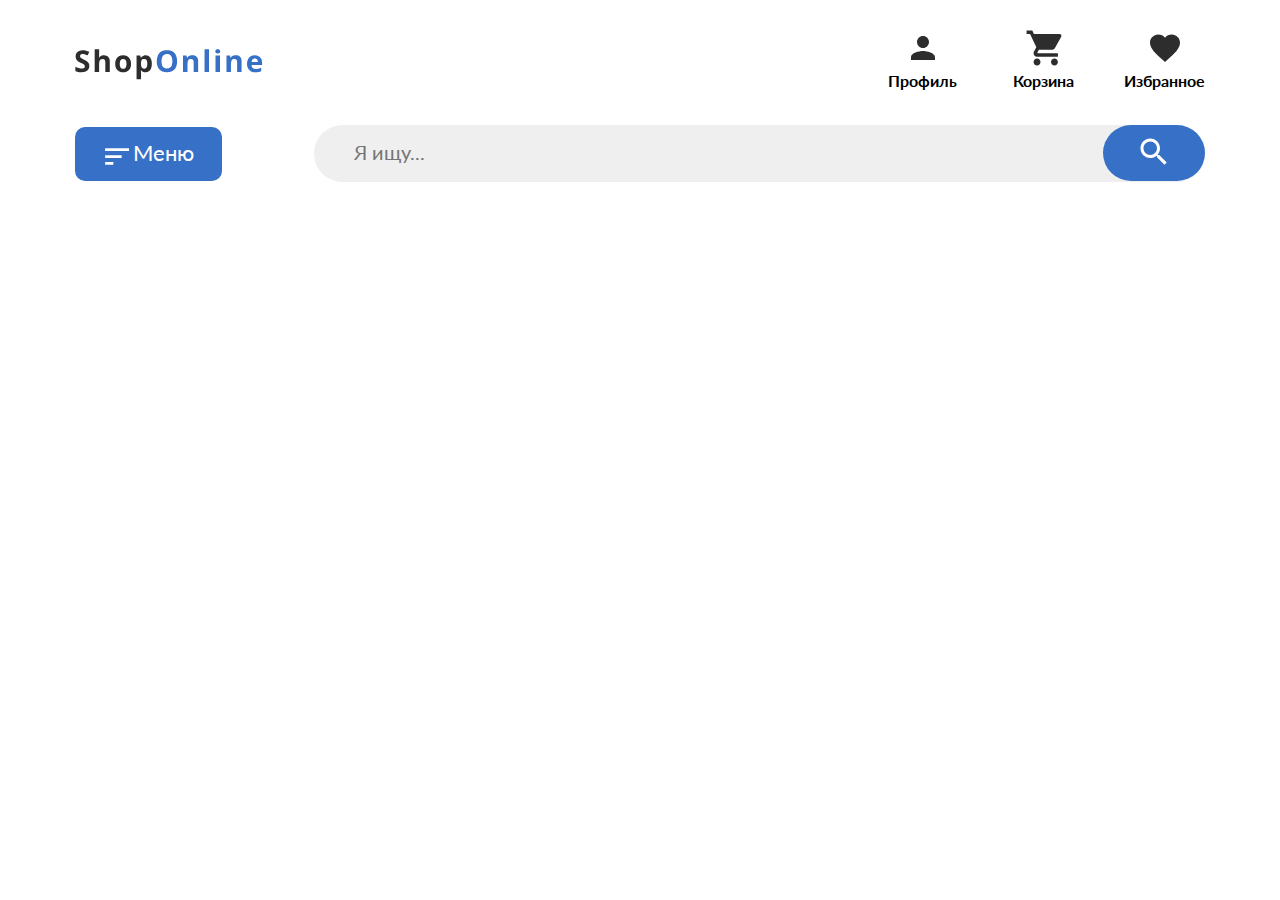
==== index.html @ cfaf9a4b "02" ====
<!DOCTYPE html>
<html lang="ru">

<head>
  <meta charset="UTF-8">
  <meta name="viewport" content="width=device-width, initial-scale=1.0">
  <link rel="preconnect" href="https://fonts.googleapis.com">
  <link rel="preconnect" href="https://fonts.gstatic.com" crossorigin>
  <link href="https://fonts.googleapis.com/css2?family=Lato:wght@400;700&display=swap" rel="stylesheet">
  <link href="css/style.css" rel="stylesheet">
  <title>m3l7</title>
</head>

<body>

  <header class="header">
    <div class="container header-container">
      <a class="header__logo" href="#">
        <img class="header__img" src="./images/logo.svg" alt="">
      </a>

      <button type="button" class="menu">
        <img class="menu__img" src="./images/icon/menu-img.svg" alt="">
        Меню</button>

      <form action="https://jsonplaceholder.typicode.com/posts" method="POST" class="form">
        <input class="input" type="text" name="input" id="input" placeholder="Я ищу...">
        <button type="submit" class="search-button">
          <img class="button__img" src="./images/icon/search.svg" alt="">
        </button>
      </form>

      <ul class="user">

        <li class="user-item user-item__person">
          <a href="#" class="user-link">
            <img class="user-img" src="./images/icon/person.svg" alt="">
            <p class="user__text">
              Профиль
            </p>
          </a>
        </li>
        <li class="user-item user-item__basket">
          <a href="#" class="user-link">
            <img class="user-img" src="./images/icon/basket.svg" alt="">
            <p class="user__text">
              Корзина
            </p>

          </a>
        </li>
        <li class="user-item user-item__favorite">
          <a href="#" class="user-link">
            <img class="user-img" src="./images/icon/favorite.svg" alt="">
            <p class="user__text">
              Избранное
            </p>
          </a>
        </li>
      </ul>
    </div>
  </header>


  <!-- <main>
    <section class="section preview">
      <div class="container">
        <div class="preview__container">
          <h2 class="preview__title">
            -50% на все ноутбуки
          </h2>
          <div class="timer">
            <p class="timer__title">
              До конца акции:
            </p>
            <ul class="timer__list">
              <li class="timer__item">
                <p class="timer__number">3
                  <span class="timer__text">
                    дня
                  </span>
                </p>
              </li>
              <li class="timer__item">
                <p class="timer__number">8
                  <span class="timer__text">
                    часов
                  </span>
                </p>
              </li>
              <li class="timer__item">
                <p class="timer__number">43
                  <span class="timer__text">
                    минуты
                  </span>
                </p>
              </li>
            </ul>
          </div>
        </div>
      </div>
    </section>

    <section class="section goods" aria-label="goods">
      <div class="container goods__container">
        <ul class="goods__list">
          <li class="goods__item"></li>
          <li class="goods__item"></li>
          <li class="goods__item"></li>
          <li class="goods__item"></li>
          <li class="goods__item"></li>
          <li class="goods__item"></li>
          <li class="goods__item"></li>
          <li class="goods__item"></li>
          <li class="goods__item"></li>
          <li class="goods__item"></li>
        </ul>
      </div>
    </section>
  </main> -->
  <script>
    document.addEventListener('click', event => { if (event.target.matches('button')) { event.target.focus() } })
  </script>
</body>

</html>
---- css/style.css ----
/* @import "var.css"; */
@import "global.css";
@import "goods.css";
@import "normalize.css";
@import "header.css";
@import "preview.css";
@import "contact-form.css";

* {
  box-sizing: border-box;
}

html {
  position: relative;
  box-sizing: border-box;
  scroll-behavior: smooth;

}

*,
*::before,
*::after {
  box-sizing: inherit;
}


img,
svg {
  margin: 0;
  padding: 0;
  object-fit: cover;
}

button {
  padding: 0;
  cursor: pointer;
  border: none;
  background-color: transparent;
  transition: background-color, border 0.3s;
}

a {
  text-decoration: none;
  color: inherit;
}

ul {
  list-style: none;
  padding: 0;
  margin: 0;
}

h1,
h2,
h3,
p,
figure,
fieldset {
  margin: 0;
  padding: 0;
  border: none;
}

iframe {
  border: none;
}

/*
Доступно скрываю элементы
*/

.visually-hidden {
  position: fixed;
  transform: scale(0);
}

.article {
  display: flex;
}

input {
  outline: none;
}

.phone {
  text-align: center;
}

.button {
  background-color: #fff;
  padding: 10px;
}

.phohe-mobile {
  display: none;
}

.phone-button-text {
  position: relative;
  font-size: 16px;
  line-height: 18px;
  color: #fff;
}

.phone-button-text:before {
  position: absolute;
  content: "";
  border: none;
  width: 100%;
  height: 1px;
  top: 20px;
  left: 0;
  background-color: rgba(255, 255, 255, 0.5);
}





/*
Пример контейнера

Если контейнер 1180px по макету,
то для max-width прибавляем паддинги 30px*2, 
в итоге 1240px
Чтобы контент не прижимался к краям экрана
*/
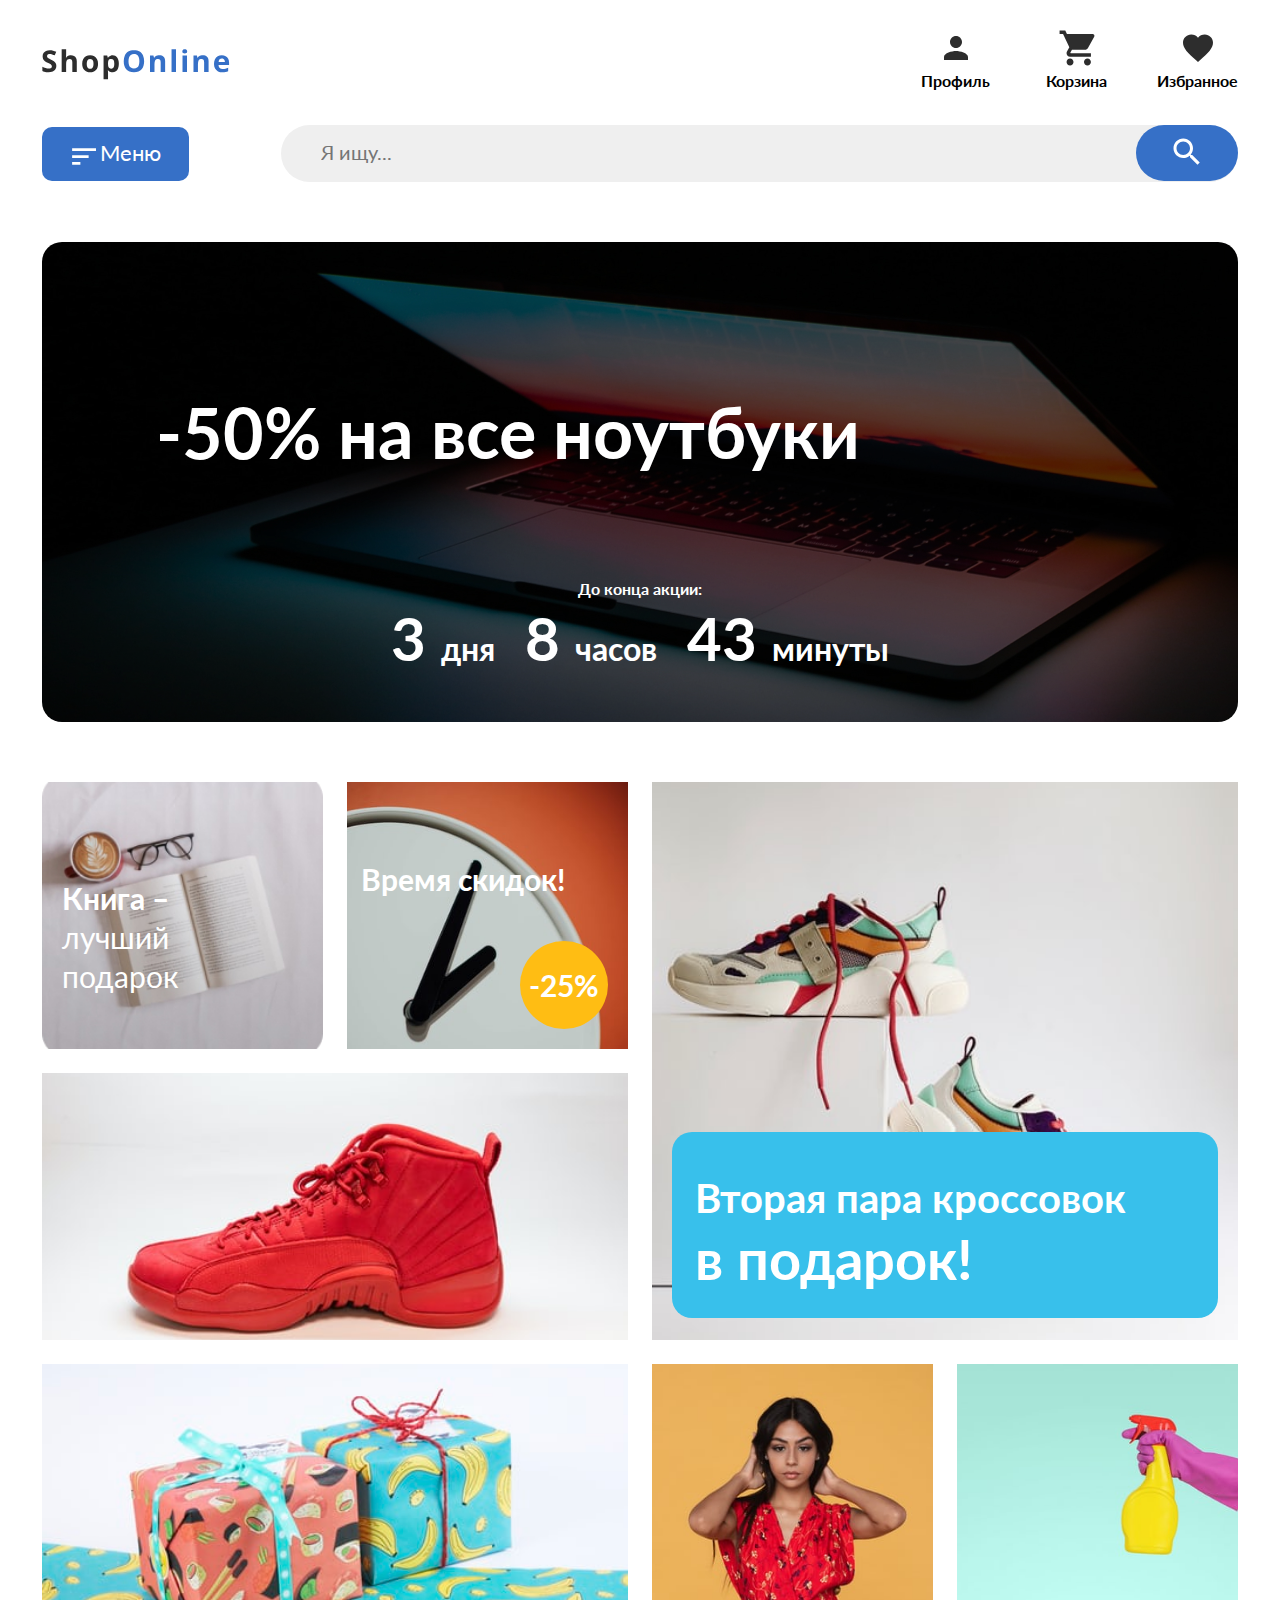
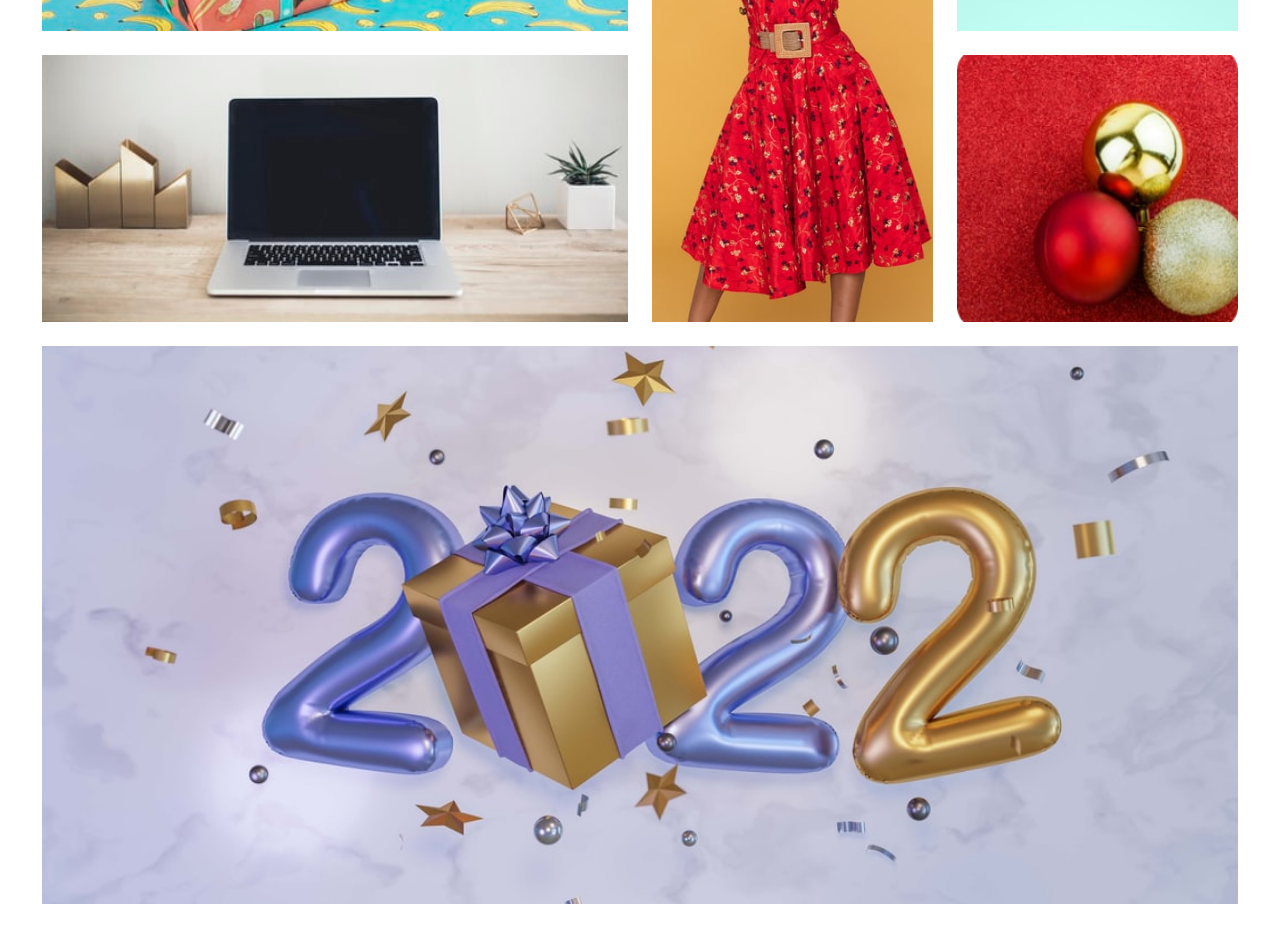
==== commit 56bf9d43: "03" ====
--- a/index.html
+++ b/index.html
@@ -8,7 +8,7 @@
   <link rel="preconnect" href="https://fonts.gstatic.com" crossorigin>
   <link href="https://fonts.googleapis.com/css2?family=Lato:wght@400;700&display=swap" rel="stylesheet">
   <link href="css/style.css" rel="stylesheet">
-  <title>m3l7</title>
+  <title>ShopOnline</title>
 </head>
 
 <body>
@@ -62,12 +62,12 @@
   </header>
 
 
-  <!-- <main>
+  <main>
     <section class="section preview">
       <div class="container">
         <div class="preview__container">
-          <h2 class="preview__title">
-            -50% на все ноутбуки
+          <h2 class="preview__title">-50% на все
+            ноутбуки
           </h2>
           <div class="timer">
             <p class="timer__title">
@@ -104,9 +104,24 @@
     <section class="section goods" aria-label="goods">
       <div class="container goods__container">
         <ul class="goods__list">
-          <li class="goods__item"></li>
-          <li class="goods__item"></li>
-          <li class="goods__item"></li>
+          <li class="goods__item">
+            <p class="goods__title">Книга –
+              <span class="goods__span">лучший
+                подарок</span>
+            </p>
+          </li>
+          <li class="goods__item">
+            <p class="goods__title">Время скидок!
+            </p>
+            <p class="goods__discount">
+              -25%
+            </p>
+          </li>
+          <li class="goods__item">
+            <p class="goods__title"><span class="goods__span">Вторая пара кроссовок</span>
+              в подарок!
+            </p>
+          </li>
           <li class="goods__item"></li>
           <li class="goods__item"></li>
           <li class="goods__item"></li>
@@ -117,7 +132,7 @@
         </ul>
       </div>
     </section>
-  </main> -->
+  </main>
   <script>
     document.addEventListener('click', event => { if (event.target.matches('button')) { event.target.focus() } })
   </script>
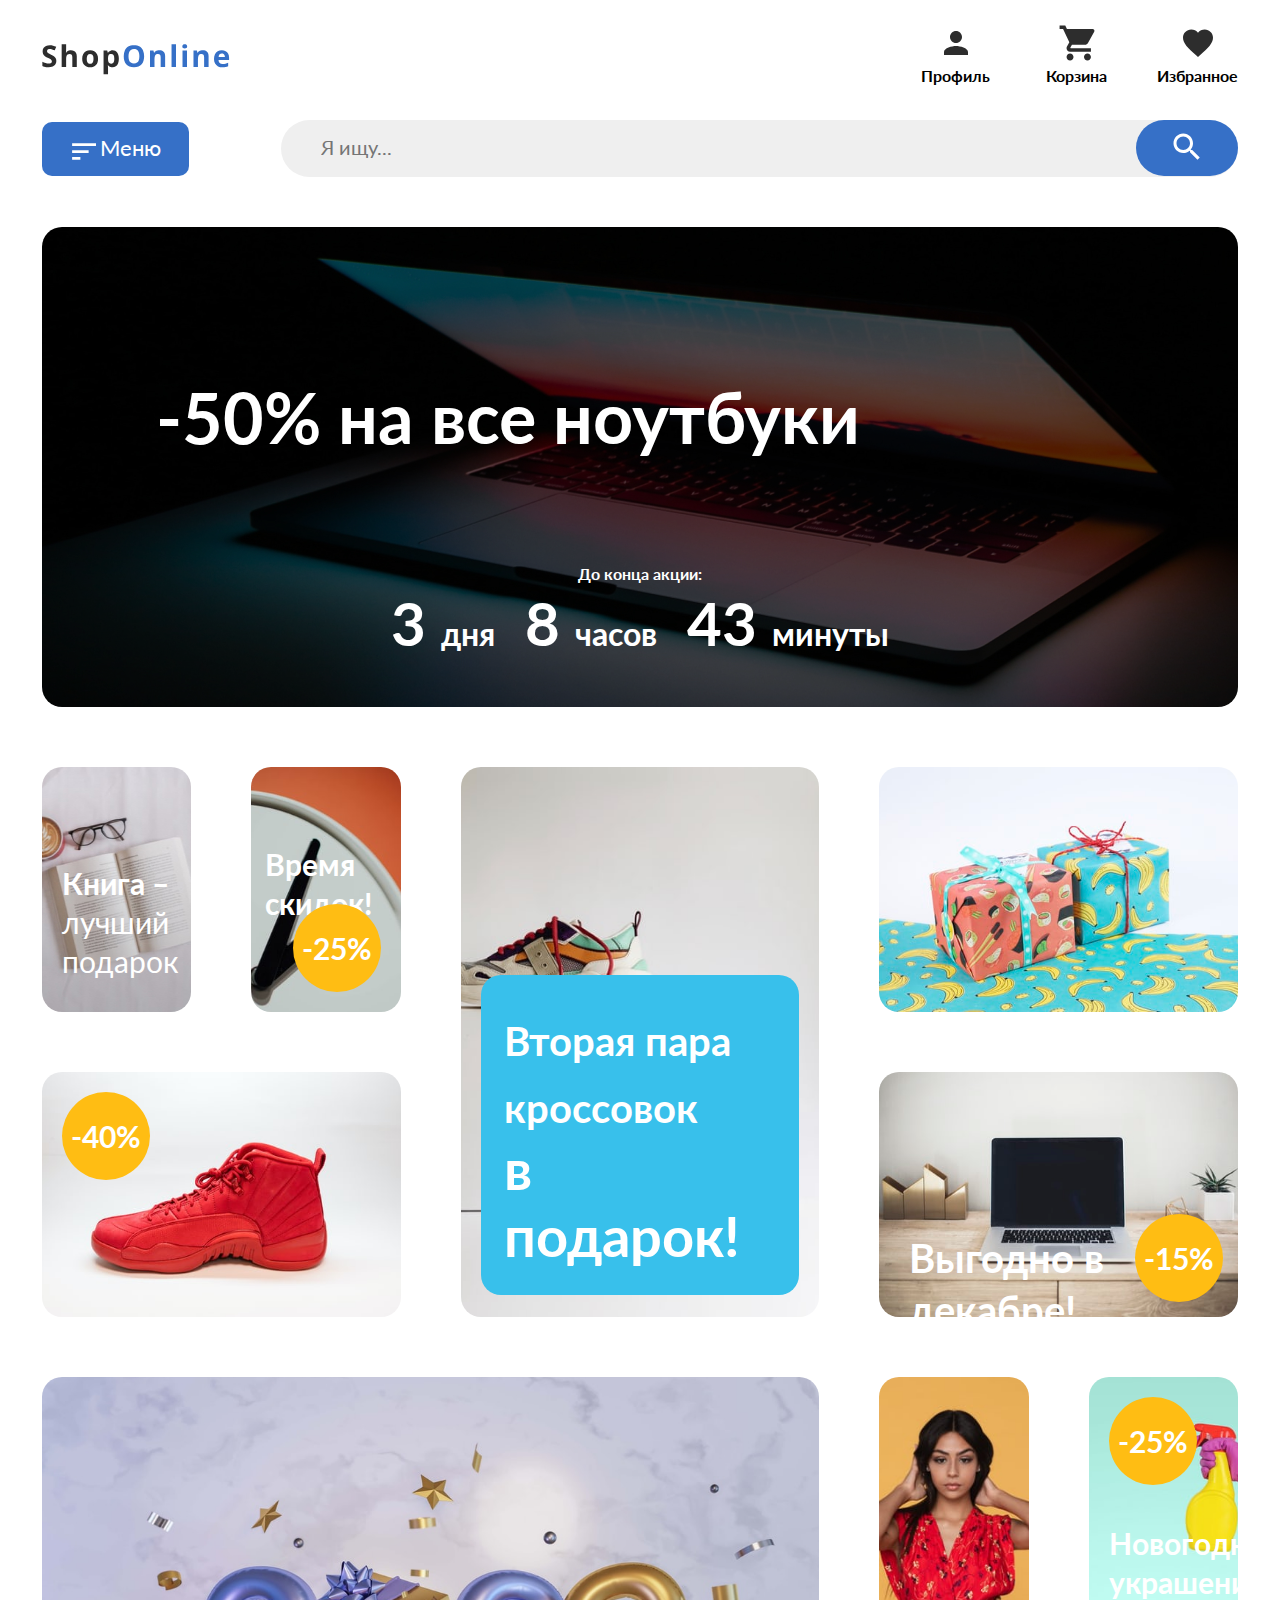
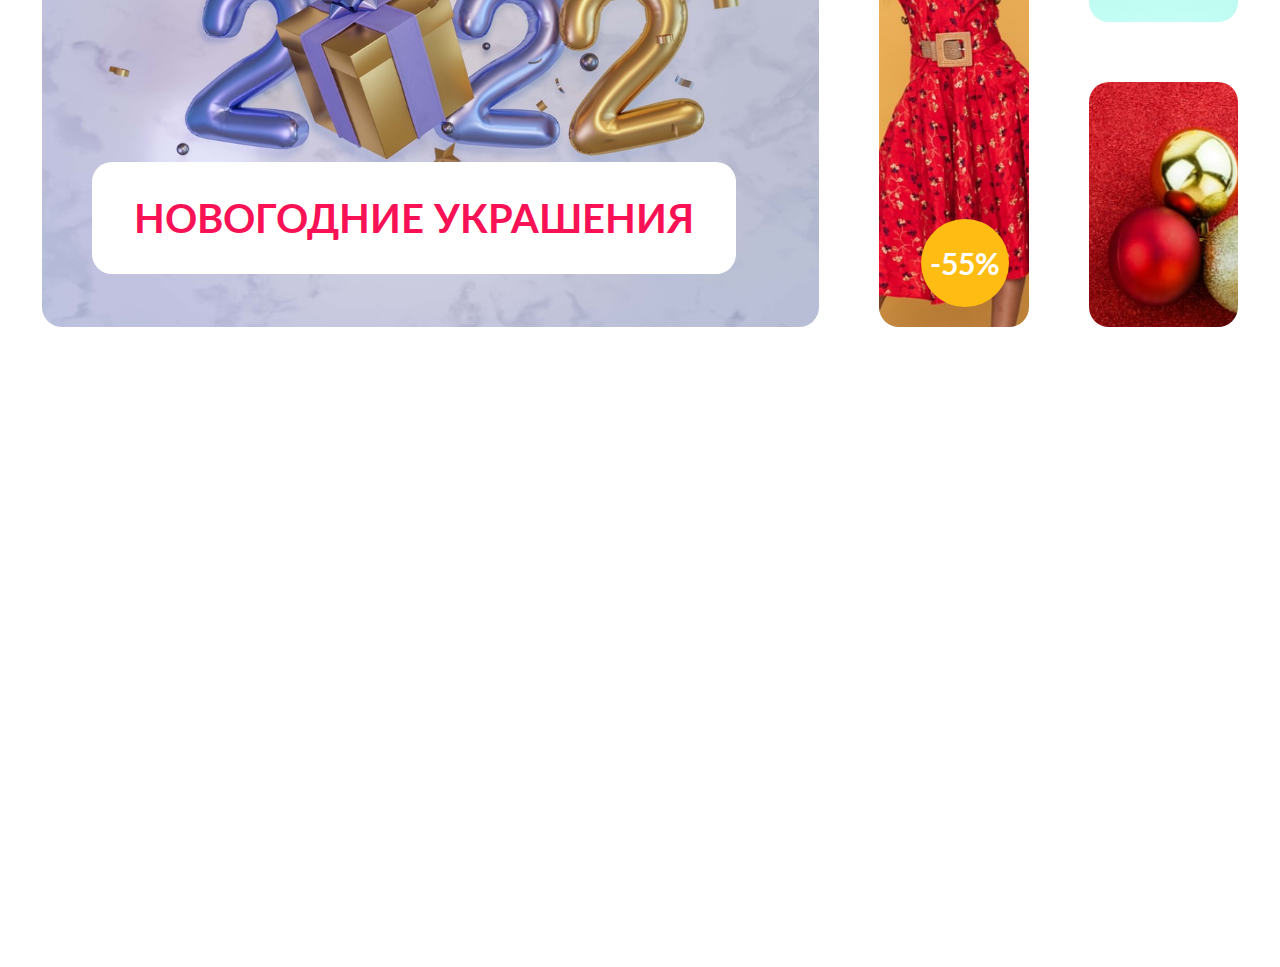
==== commit 4fd16f0d: "05" ====
--- a/index.html
+++ b/index.html
@@ -122,12 +122,36 @@
               в подарок!
             </p>
           </li>
-          <li class="goods__item"></li>
-          <li class="goods__item"></li>
-          <li class="goods__item"></li>
-          <li class="goods__item"></li>
-          <li class="goods__item"></li>
-          <li class="goods__item"></li>
+          <li class="goods__item">
+          </li>
+          <li class="goods__item">
+            <p class="goods__discount">
+              -40%
+            </p>
+          </li>
+          <li class="goods__item">
+            <p class="goods__title">Выгодно в декабре!
+            </p>
+            <p class="goods__discount">
+              -15%
+            </p>
+          </li>
+          <li class="goods__item">
+            <p class="goods__title">Новогодние украшения
+            </p>
+          </li>
+          <li class="goods__item">
+            <p class="goods__discount">
+              -55%
+            </p>
+          </li>
+          <li class="goods__item">
+            <p class="goods__title">Новогодние украшения
+            </p>
+            <p class="goods__discount">
+              -25%
+            </p>
+          </li>
           <li class="goods__item"></li>
         </ul>
       </div>
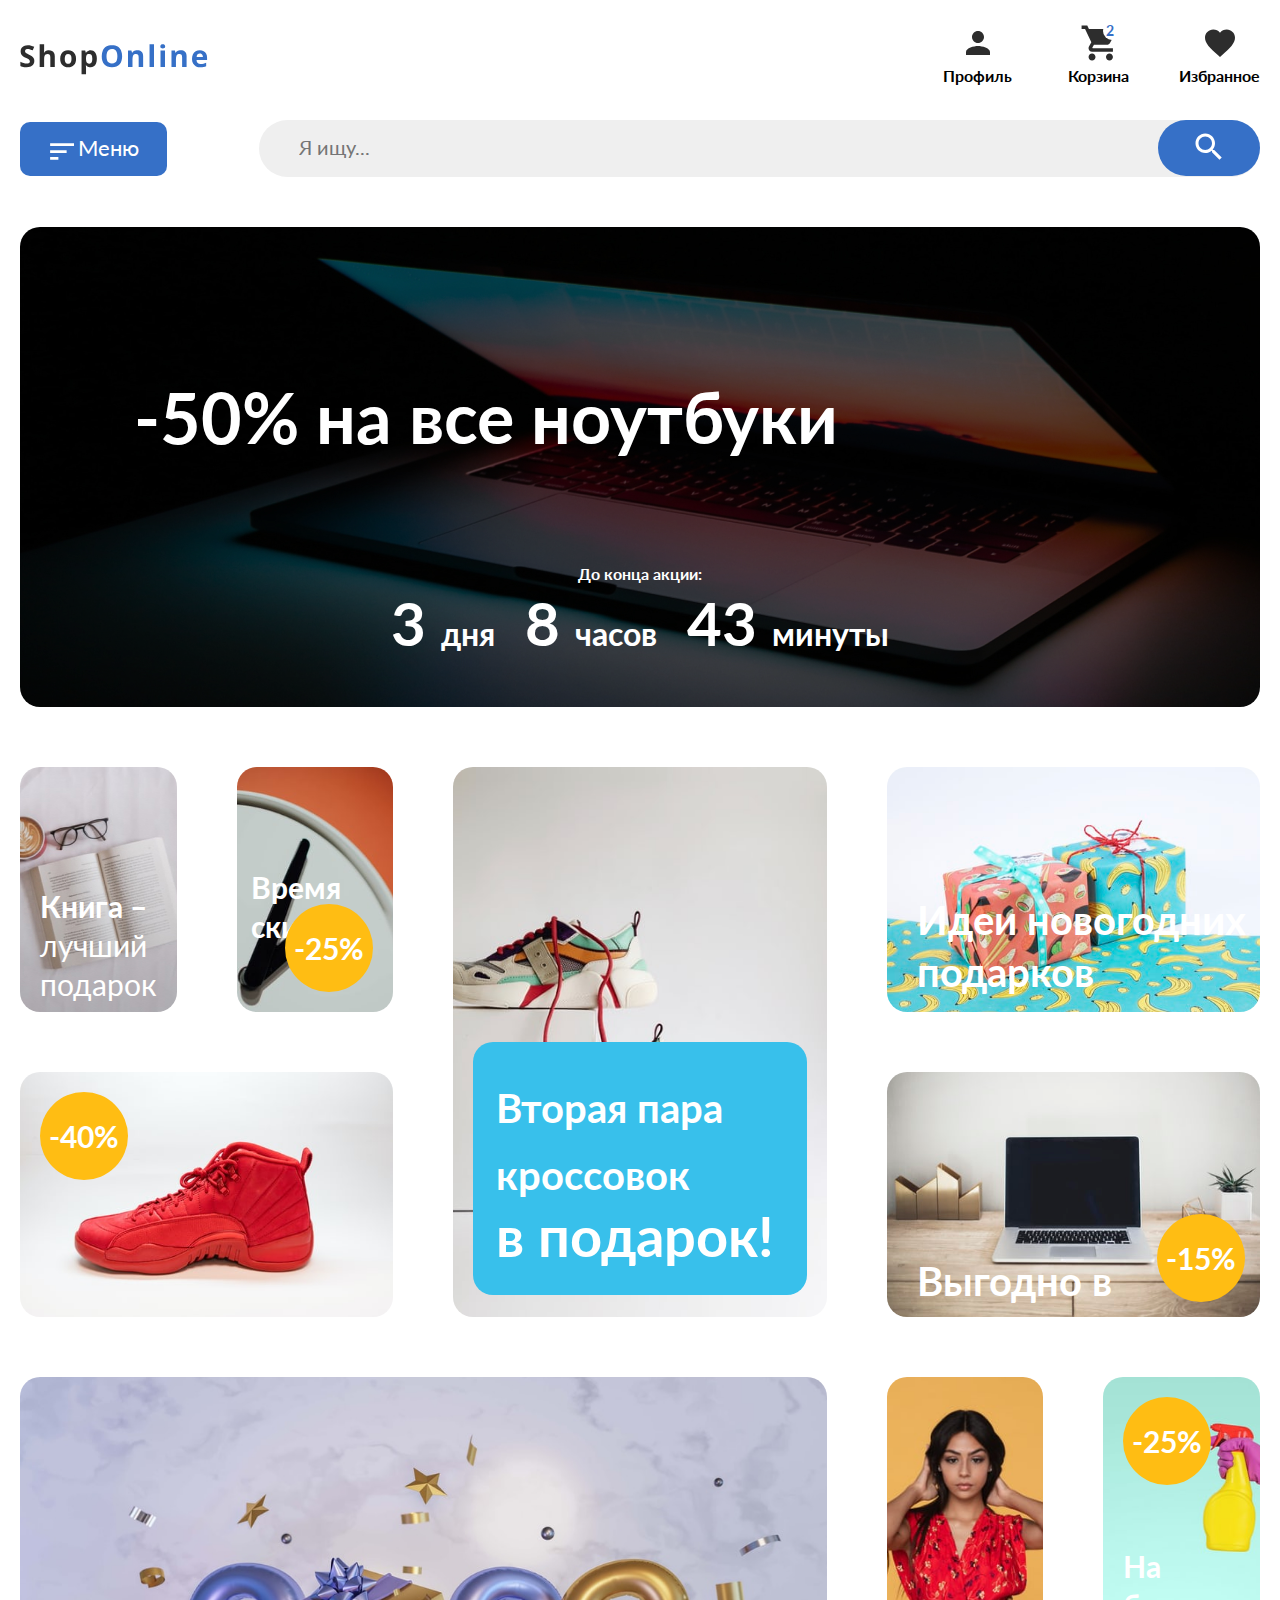
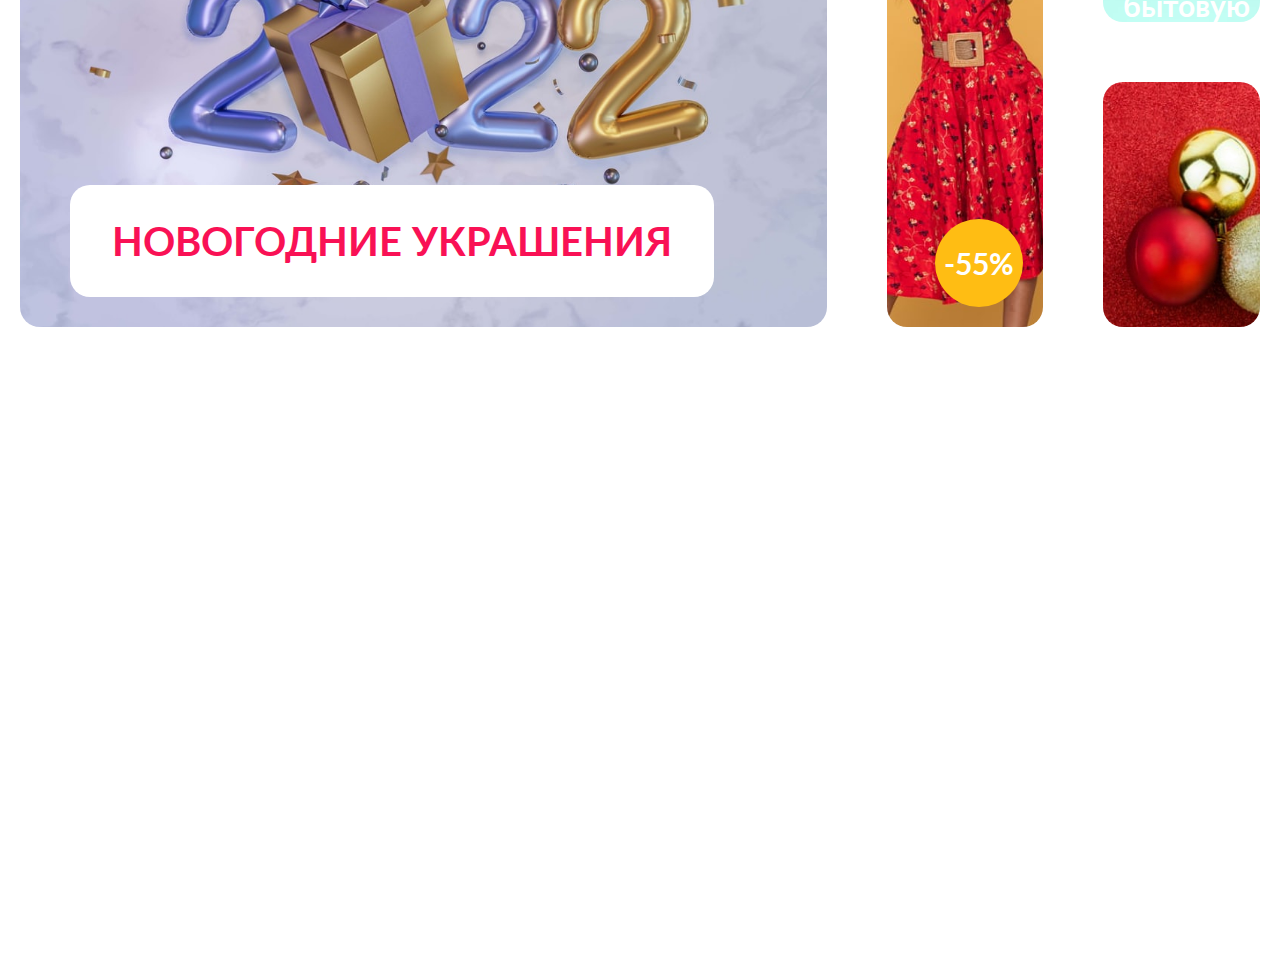
==== commit 10392be5: "griby 5.1" ====
--- a/index.html
+++ b/index.html
@@ -46,7 +46,7 @@
             <p class="user__text">
               Корзина
             </p>
-
+            <div class="user__quantity">2</div>
           </a>
         </li>
         <li class="user-item user-item__favorite">
@@ -106,8 +106,7 @@
         <ul class="goods__list">
           <li class="goods__item">
             <p class="goods__title">Книга –
-              <span class="goods__span">лучший
-                подарок</span>
+              <span class="goods__span">лучший подарок</span>
             </p>
           </li>
           <li class="goods__item">
@@ -123,6 +122,9 @@
             </p>
           </li>
           <li class="goods__item">
+            <p class="goods__title">Идеи новогодних
+              подарков
+            </p>
           </li>
           <li class="goods__item">
             <p class="goods__discount">
@@ -146,7 +148,7 @@
             </p>
           </li>
           <li class="goods__item">
-            <p class="goods__title">Новогодние украшения
+            <p class="goods__title">На бытовую химию
             </p>
             <p class="goods__discount">
               -25%
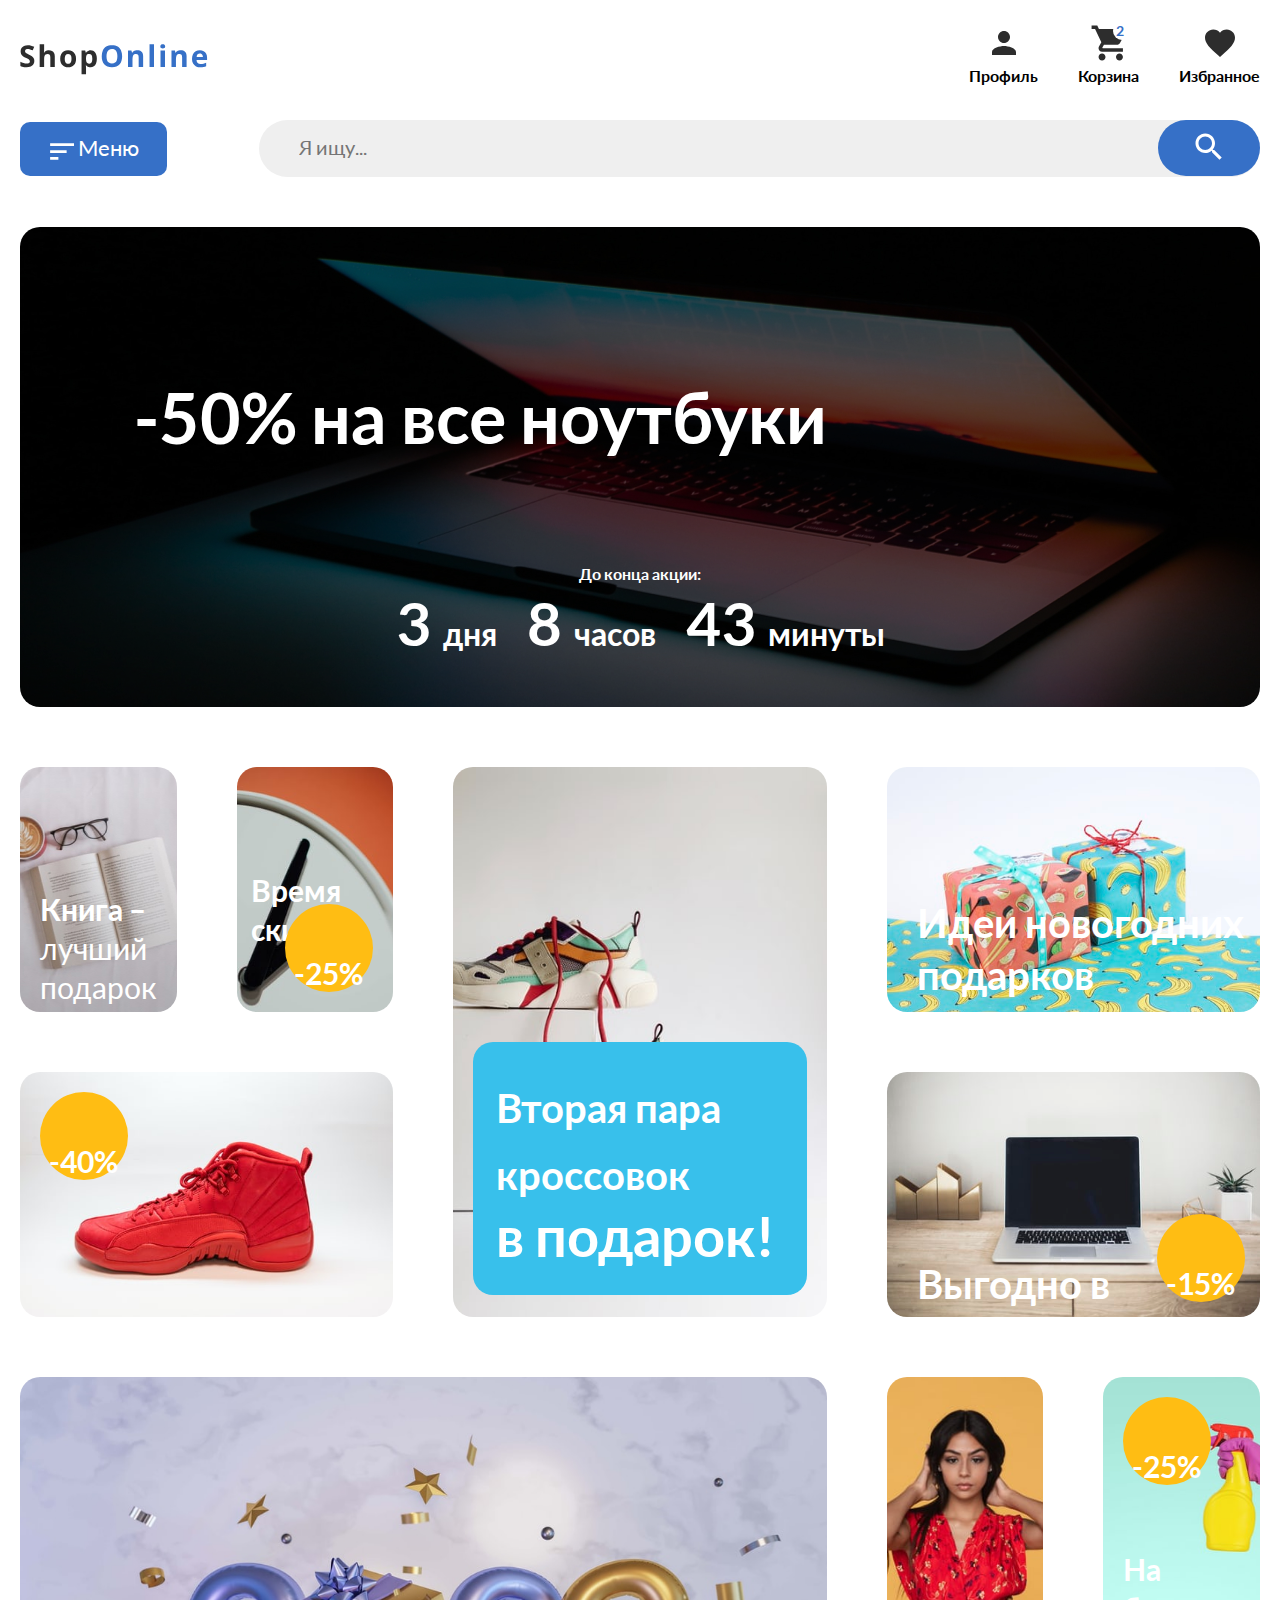
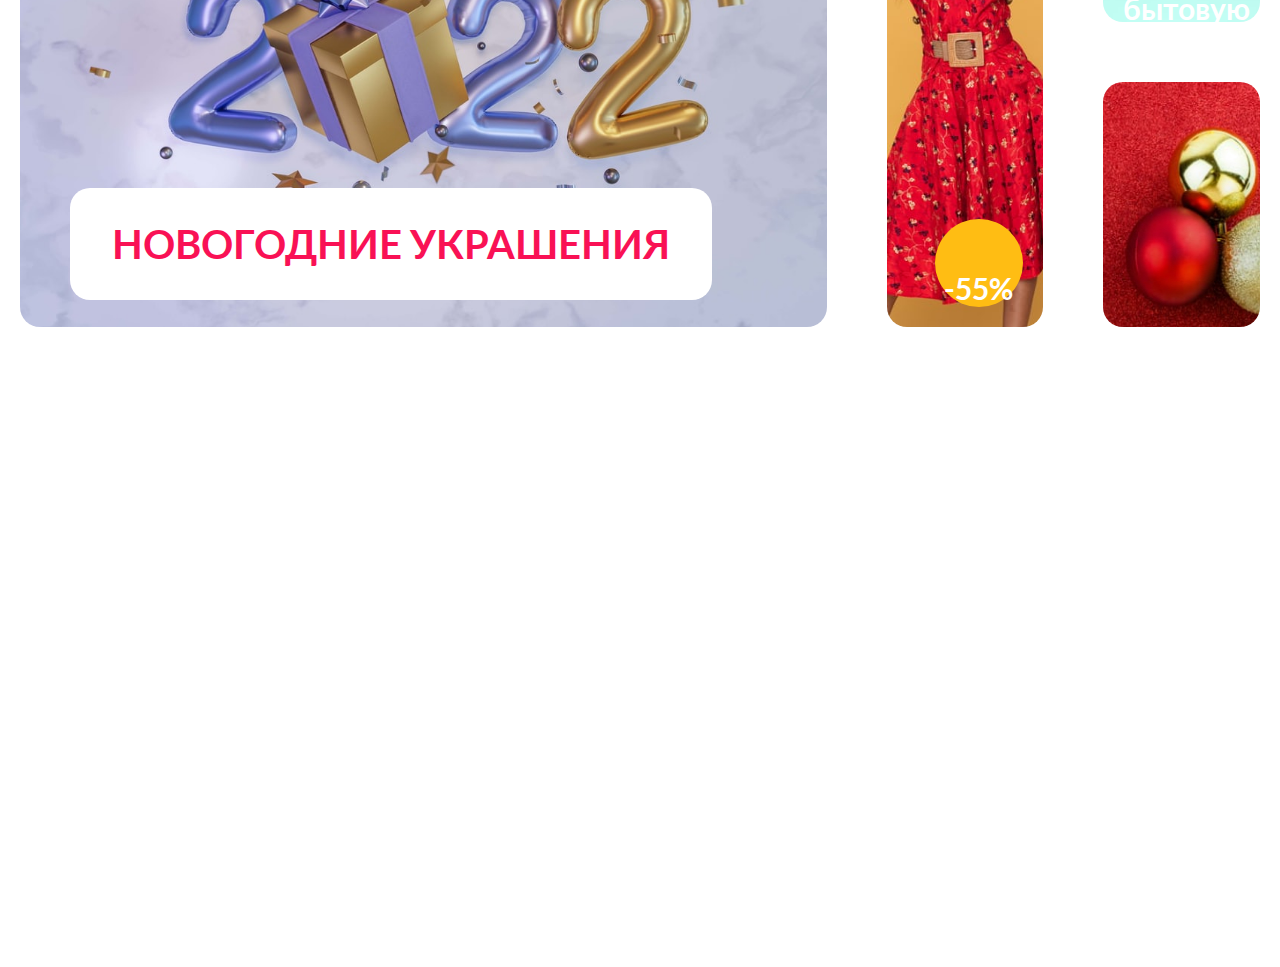
==== commit 16751002: "griby 5.2" ====
--- a/index.html
+++ b/index.html
@@ -104,12 +104,12 @@
     <section class="section goods" aria-label="goods">
       <div class="container goods__container">
         <ul class="goods__list">
-          <li class="goods__item">
+          <li class="goods__item goods__item_theme_book">
             <p class="goods__title">Книга –
               <span class="goods__span">лучший подарок</span>
             </p>
           </li>
-          <li class="goods__item">
+          <li class="goods__item goods__item_theme_time">
             <p class="goods__title">Время скидок!
             </p>
             <p class="goods__discount">
--- a/css/style.css
+++ b/css/style.css
@@ -1,4 +1,5 @@
 /* @import "var.css"; */
+@import "fonts.css";
 @import "global.css";
 @import "goods.css";
 @import "normalize.css";
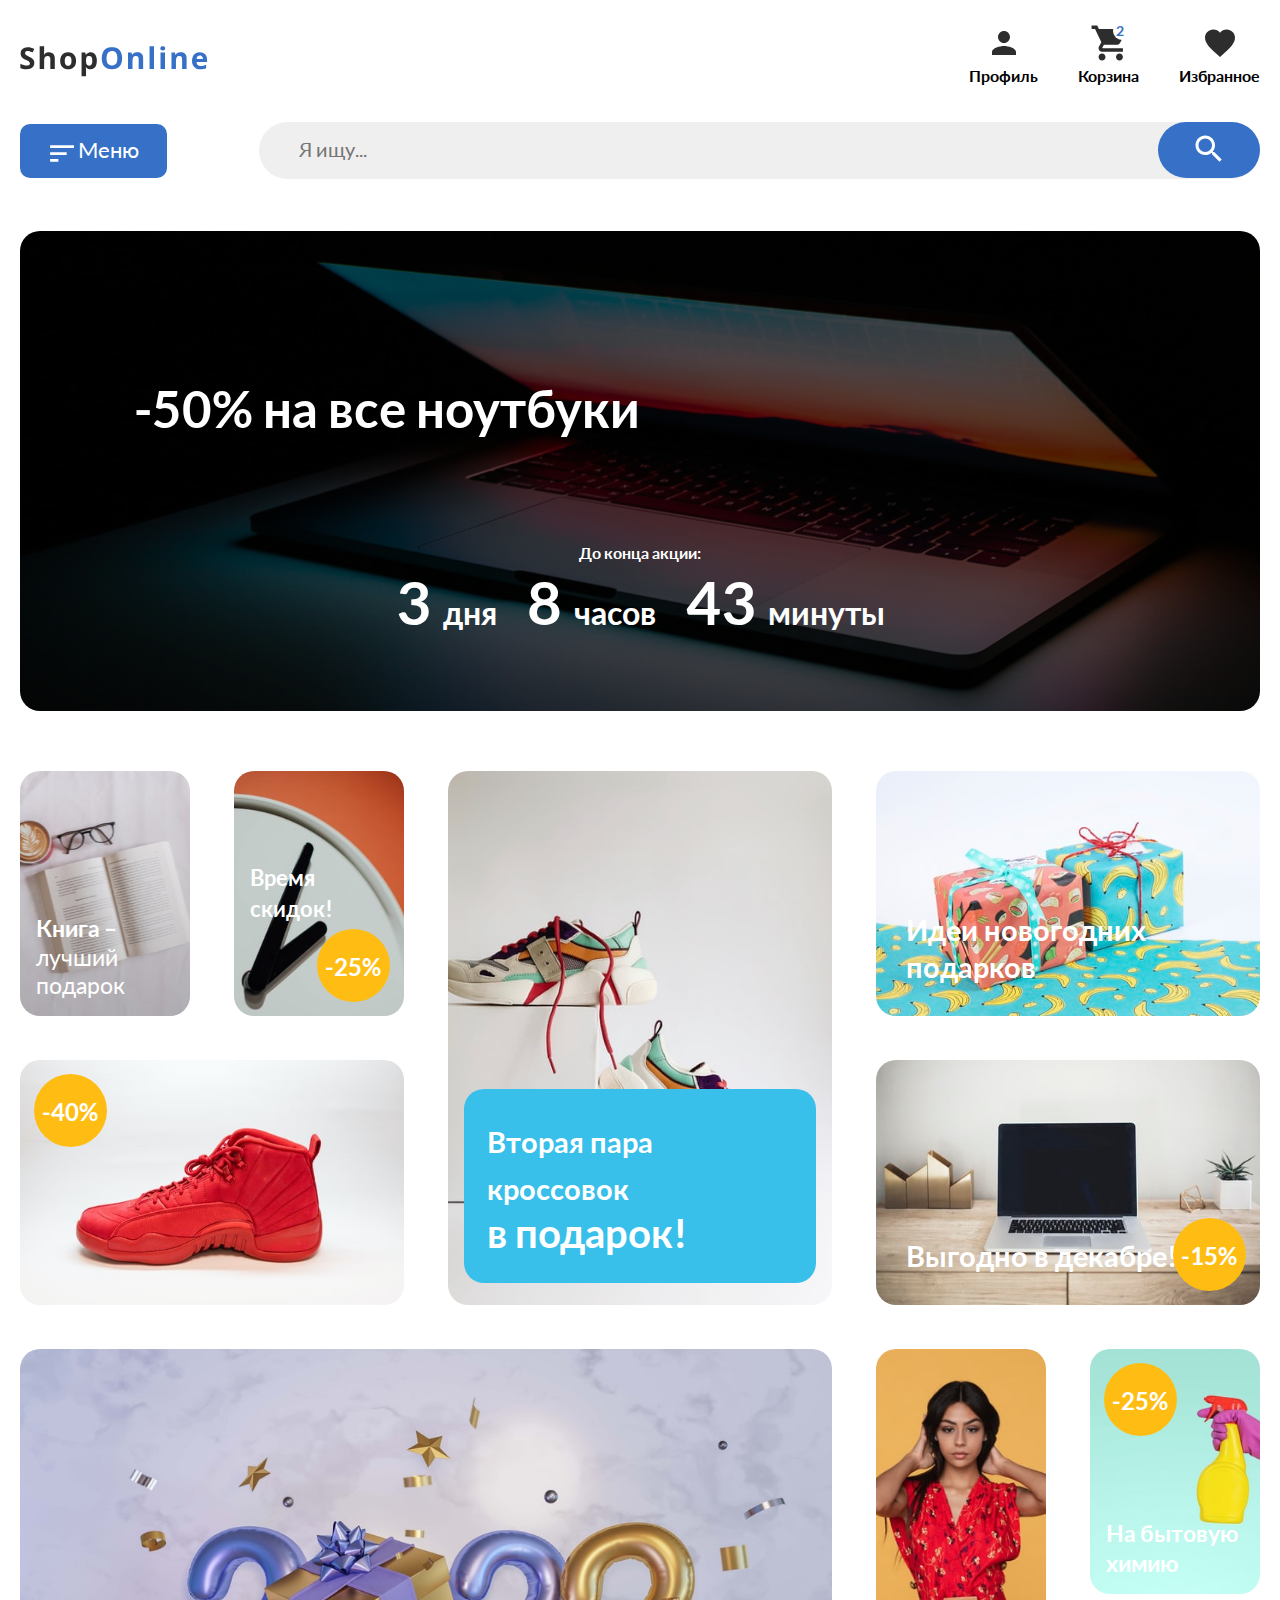
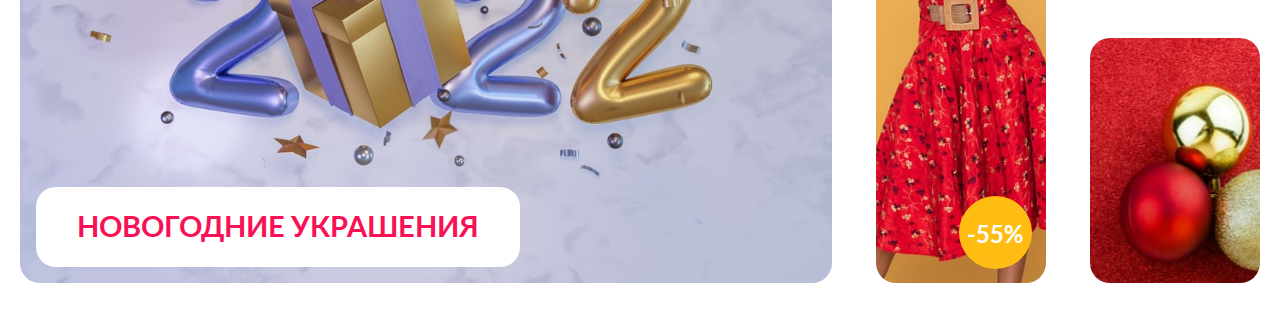
==== commit 8cae6acd: "17.12.23" ====
--- a/index.html
+++ b/index.html
@@ -101,60 +101,60 @@
       </div>
     </section>
 
-    <section class="section goods" aria-label="goods">
-      <div class="container goods__container">
-        <ul class="goods__list">
-          <li class="goods__item goods__item_theme_book">
-            <p class="goods__title">Книга –
-              <span class="goods__span">лучший подарок</span>
+    <section class="section catalog" aria-label="catalog">
+      <div class="container catalog__container">
+        <ul class="catalog__list">
+          <li class="catalog__item catalog__item_card_book">
+            <p class="catalog__title">Книга –
+              <span class="catalog__span">лучший подарок</span>
             </p>
           </li>
-          <li class="goods__item goods__item_theme_time">
-            <p class="goods__title">Время скидок!
+          <li class="catalog__item catalog__item_card_time">
+            <p class="catalog__title">Время скидок!
             </p>
-            <p class="goods__discount">
+            <p class="catalog__discount catalog__discount_position_bottom">
               -25%
             </p>
           </li>
-          <li class="goods__item">
-            <p class="goods__title"><span class="goods__span">Вторая пара кроссовок</span>
+          <li class="catalog__item catalog__item_card_sneakers">
+            <p class="catalog__title"><span class="catalog__span">Вторая пара кроссовок</span>
               в подарок!
             </p>
           </li>
-          <li class="goods__item">
-            <p class="goods__title">Идеи новогодних
+          <li class="catalog__item catalog__item_card_present">
+            <p class="catalog__title">Идеи новогодних
               подарков
             </p>
           </li>
-          <li class="goods__item">
-            <p class="goods__discount">
+          <li class="catalog__item catalog__item_card_boot">
+            <p class="catalog__discount catalog__discount_position_top">
               -40%
             </p>
           </li>
-          <li class="goods__item">
-            <p class="goods__title">Выгодно в декабре!
+          <li class="catalog__item catalog__item_card_monitor">
+            <p class="catalog__title">Выгодно в декабре!
             </p>
-            <p class="goods__discount">
+            <p class="catalog__discount catalog__discount_position_bottom">
               -15%
             </p>
           </li>
-          <li class="goods__item">
-            <p class="goods__title">Новогодние украшения
+          <li class="catalog__item catalog__item_card_year">
+            <p class="catalog__title">Новогодние украшения
             </p>
           </li>
-          <li class="goods__item">
-            <p class="goods__discount">
+          <li class="catalog__item catalog__item_card_woman">
+            <p class="catalog__discount catalog__discount_position_bottom">
               -55%
             </p>
           </li>
-          <li class="goods__item">
-            <p class="goods__title">На бытовую химию
+          <li class="catalog__item catalog__item_card_chemistry">
+            <p class="catalog__title">На бытовую химию
             </p>
-            <p class="goods__discount">
+            <p class="catalog__discount catalog__discount_position_top">
               -25%
             </p>
           </li>
-          <li class="goods__item"></li>
+          <li class="catalog__item catalog__item_card_decorations"></li>
         </ul>
       </div>
     </section>
--- a/css/style.css
+++ b/css/style.css
@@ -1,10 +1,10 @@
 /* @import "var.css"; */
 @import "fonts.css";
+@import "normalize.css";
 @import "global.css";
-@import "goods.css";
-@import "normalize.css";
 @import "header.css";
 @import "preview.css";
+@import "catalog.css";
 @import "contact-form.css";
 
 * {
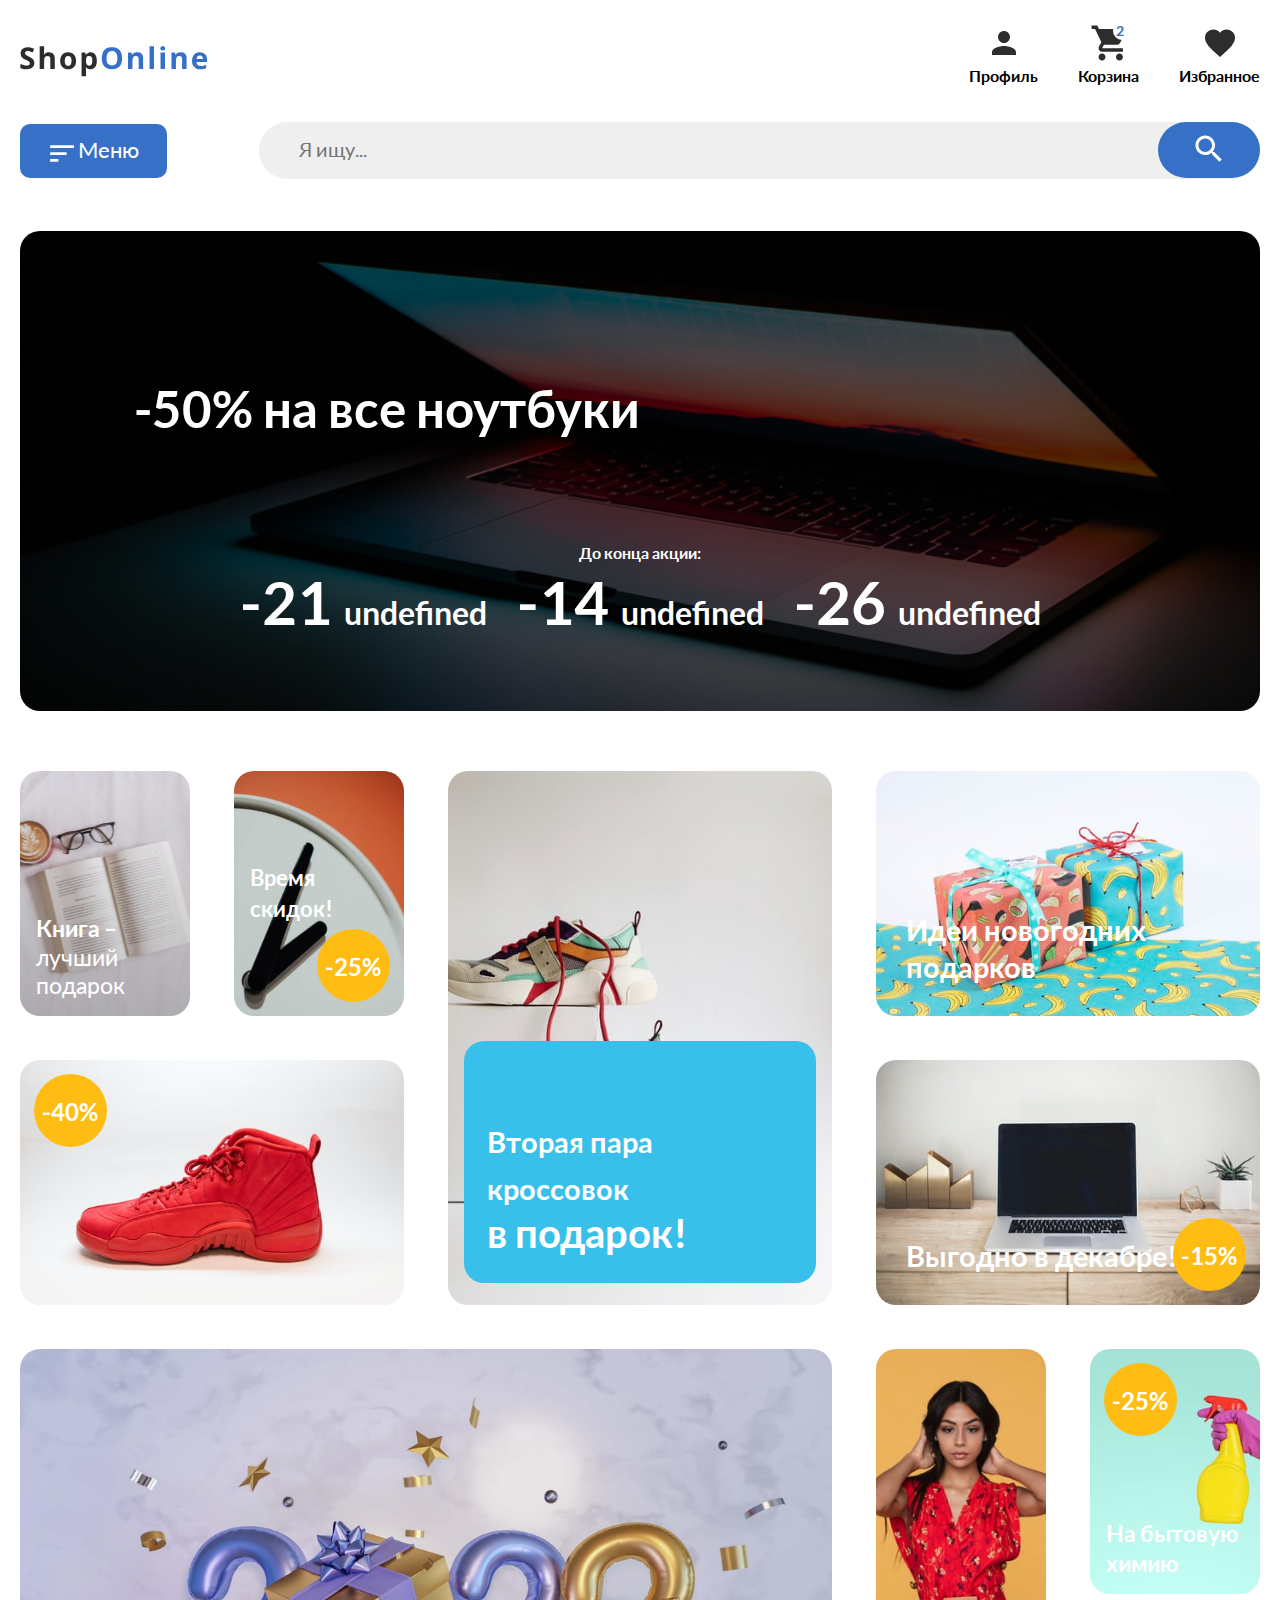
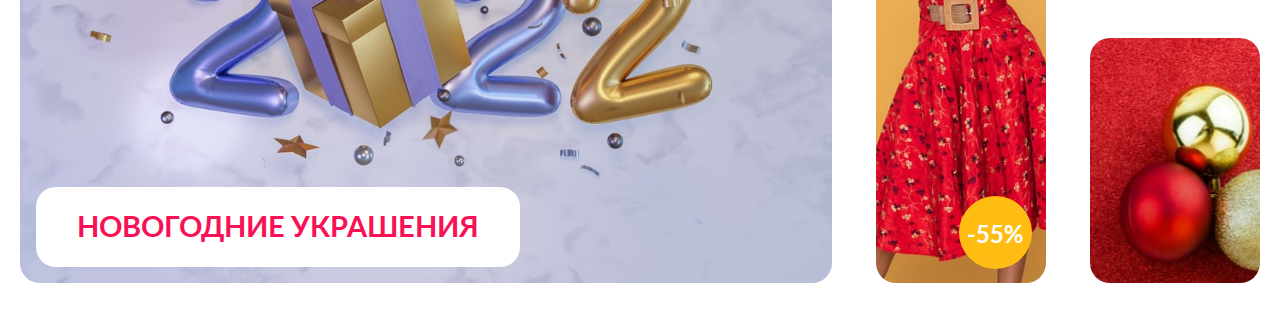
==== commit 4b179e0f: "count" ====
--- a/index.html
+++ b/index.html
@@ -1,75 +1,77 @@
 <!DOCTYPE html>
 <html lang="ru">
+  <head>
+    <meta charset="UTF-8" />
+    <meta name="viewport" content="width=device-width, initial-scale=1.0" />
+    <link rel="preconnect" href="https://fonts.googleapis.com" />
+    <link rel="preconnect" href="https://fonts.gstatic.com" crossorigin />
+    <link
+      href="https://fonts.googleapis.com/css2?family=Lato:wght@400;700&display=swap"
+      rel="stylesheet"
+    />
+    <link href="css/style.css" rel="stylesheet" />
+    <title>ShopOnline</title>
+  </head>
 
-<head>
-  <meta charset="UTF-8">
-  <meta name="viewport" content="width=device-width, initial-scale=1.0">
-  <link rel="preconnect" href="https://fonts.googleapis.com">
-  <link rel="preconnect" href="https://fonts.gstatic.com" crossorigin>
-  <link href="https://fonts.googleapis.com/css2?family=Lato:wght@400;700&display=swap" rel="stylesheet">
-  <link href="css/style.css" rel="stylesheet">
-  <title>ShopOnline</title>
-</head>
+  <body>
+    <header class="header">
+      <div class="container header-container">
+        <a class="header__logo" href="#">
+          <img class="header__img" src="./images/logo.svg" alt="" />
+        </a>
 
-<body>
+        <button type="button" class="menu">
+          <img class="menu__img" src="./images/icon/menu-img.svg" alt="" />
+          Меню
+        </button>
 
-  <header class="header">
-    <div class="container header-container">
-      <a class="header__logo" href="#">
-        <img class="header__img" src="./images/logo.svg" alt="">
-      </a>
+        <form
+          action="https://jsonplaceholder.typicode.com/posts"
+          method="POST"
+          class="form"
+        >
+          <input
+            class="input"
+            type="text"
+            name="input"
+            id="input"
+            placeholder="Я ищу..."
+          />
+          <button type="submit" class="search-button">
+            <img class="button__img" src="./images/icon/search.svg" alt="" />
+          </button>
+        </form>
 
-      <button type="button" class="menu">
-        <img class="menu__img" src="./images/icon/menu-img.svg" alt="">
-        Меню</button>
+        <ul class="user">
+          <li class="user-item user-item__person">
+            <a href="#" class="user-link">
+              <img class="user-img" src="./images/icon/person.svg" alt="" />
+              <p class="user__text">Профиль</p>
+            </a>
+          </li>
+          <li class="user-item user-item__basket">
+            <a href="#" class="user-link">
+              <img class="user-img" src="./images/icon/basket.svg" alt="" />
+              <p class="user__text">Корзина</p>
+              <div class="user__quantity">2</div>
+            </a>
+          </li>
+          <li class="user-item user-item__favorite">
+            <a href="#" class="user-link">
+              <img class="user-img" src="./images/icon/favorite.svg" alt="" />
+              <p class="user__text">Избранное</p>
+            </a>
+          </li>
+        </ul>
+      </div>
+    </header>
 
-      <form action="https://jsonplaceholder.typicode.com/posts" method="POST" class="form">
-        <input class="input" type="text" name="input" id="input" placeholder="Я ищу...">
-        <button type="submit" class="search-button">
-          <img class="button__img" src="./images/icon/search.svg" alt="">
-        </button>
-      </form>
-
-      <ul class="user">
-
-        <li class="user-item user-item__person">
-          <a href="#" class="user-link">
-            <img class="user-img" src="./images/icon/person.svg" alt="">
-            <p class="user__text">
-              Профиль
-            </p>
-          </a>
-        </li>
-        <li class="user-item user-item__basket">
-          <a href="#" class="user-link">
-            <img class="user-img" src="./images/icon/basket.svg" alt="">
-            <p class="user__text">
-              Корзина
-            </p>
-            <div class="user__quantity">2</div>
-          </a>
-        </li>
-        <li class="user-item user-item__favorite">
-          <a href="#" class="user-link">
-            <img class="user-img" src="./images/icon/favorite.svg" alt="">
-            <p class="user__text">
-              Избранное
-            </p>
-          </a>
-        </li>
-      </ul>
-    </div>
-  </header>
-
-
-  <main>
-    <section class="section preview">
-      <div class="container">
-        <div class="preview__container">
-          <h2 class="preview__title">-50% на все
-            ноутбуки
-          </h2>
-          <div class="timer">
+    <main>
+      <section class="section preview">
+        <div class="container">
+          <div class="preview__container">
+            <h2 class="preview__title">-50% на все ноутбуки</h2>
+            <!-- <div class="timer">
             <p class="timer__title">
               До конца акции:
             </p>
@@ -96,72 +98,65 @@
                 </p>
               </li>
             </ul>
+          </div> -->
           </div>
         </div>
-      </div>
-    </section>
+      </section>
 
-    <section class="section catalog" aria-label="catalog">
-      <div class="container catalog__container">
-        <ul class="catalog__list">
-          <li class="catalog__item catalog__item_card_book">
-            <p class="catalog__title">Книга –
-              <span class="catalog__span">лучший подарок</span>
-            </p>
-          </li>
-          <li class="catalog__item catalog__item_card_time">
-            <p class="catalog__title">Время скидок!
-            </p>
-            <p class="catalog__discount catalog__discount_position_bottom">
-              -25%
-            </p>
-          </li>
-          <li class="catalog__item catalog__item_card_sneakers">
-            <p class="catalog__title"><span class="catalog__span">Вторая пара кроссовок</span>
-              в подарок!
-            </p>
-          </li>
-          <li class="catalog__item catalog__item_card_present">
-            <p class="catalog__title">Идеи новогодних
-              подарков
-            </p>
-          </li>
-          <li class="catalog__item catalog__item_card_boot">
-            <p class="catalog__discount catalog__discount_position_top">
-              -40%
-            </p>
-          </li>
-          <li class="catalog__item catalog__item_card_monitor">
-            <p class="catalog__title">Выгодно в декабре!
-            </p>
-            <p class="catalog__discount catalog__discount_position_bottom">
-              -15%
-            </p>
-          </li>
-          <li class="catalog__item catalog__item_card_year">
-            <p class="catalog__title">Новогодние украшения
-            </p>
-          </li>
-          <li class="catalog__item catalog__item_card_woman">
-            <p class="catalog__discount catalog__discount_position_bottom">
-              -55%
-            </p>
-          </li>
-          <li class="catalog__item catalog__item_card_chemistry">
-            <p class="catalog__title">На бытовую химию
-            </p>
-            <p class="catalog__discount catalog__discount_position_top">
-              -25%
-            </p>
-          </li>
-          <li class="catalog__item catalog__item_card_decorations"></li>
-        </ul>
-      </div>
-    </section>
-  </main>
-  <script>
-    document.addEventListener('click', event => { if (event.target.matches('button')) { event.target.focus() } })
-  </script>
-</body>
-
-</html>+      <section class="section catalog" aria-label="catalog">
+        <div class="container catalog__container">
+          <ul class="catalog__list">
+            <li class="catalog__item catalog__item_card_book">
+              <p class="catalog__title">
+                Книга –
+                <span class="catalog__span">лучший подарок</span>
+              </p>
+            </li>
+            <li class="catalog__item catalog__item_card_time">
+              <p class="catalog__title">Время скидок!</p>
+              <p class="catalog__discount catalog__discount_position_bottom">
+                -25%
+              </p>
+            </li>
+            <li class="catalog__item catalog__item_card_sneakers">
+              <p class="catalog__title">
+                <span class="catalog__span">Вторая пара кроссовок</span>
+                в подарок!
+              </p>
+            </li>
+            <li class="catalog__item catalog__item_card_present">
+              <p class="catalog__title">Идеи новогодних подарков</p>
+            </li>
+            <li class="catalog__item catalog__item_card_boot">
+              <p class="catalog__discount catalog__discount_position_top">
+                -40%
+              </p>
+            </li>
+            <li class="catalog__item catalog__item_card_monitor">
+              <p class="catalog__title">Выгодно в декабре!</p>
+              <p class="catalog__discount catalog__discount_position_bottom">
+                -15%
+              </p>
+            </li>
+            <li class="catalog__item catalog__item_card_year">
+              <p class="catalog__title">Новогодние украшения</p>
+            </li>
+            <li class="catalog__item catalog__item_card_woman">
+              <p class="catalog__discount catalog__discount_position_bottom">
+                -55%
+              </p>
+            </li>
+            <li class="catalog__item catalog__item_card_chemistry">
+              <p class="catalog__title">На бытовую химию</p>
+              <p class="catalog__discount catalog__discount_position_top">
+                -25%
+              </p>
+            </li>
+            <li class="catalog__item catalog__item_card_decorations"></li>
+          </ul>
+        </div>
+      </section>
+    </main>
+    <script src="js/main.js"></script>
+  </body>
+</html>
--- a/css/style.css
+++ b/css/style.css
@@ -5,7 +5,6 @@
 @import "header.css";
 @import "preview.css";
 @import "catalog.css";
-@import "contact-form.css";
 
 * {
   box-sizing: border-box;
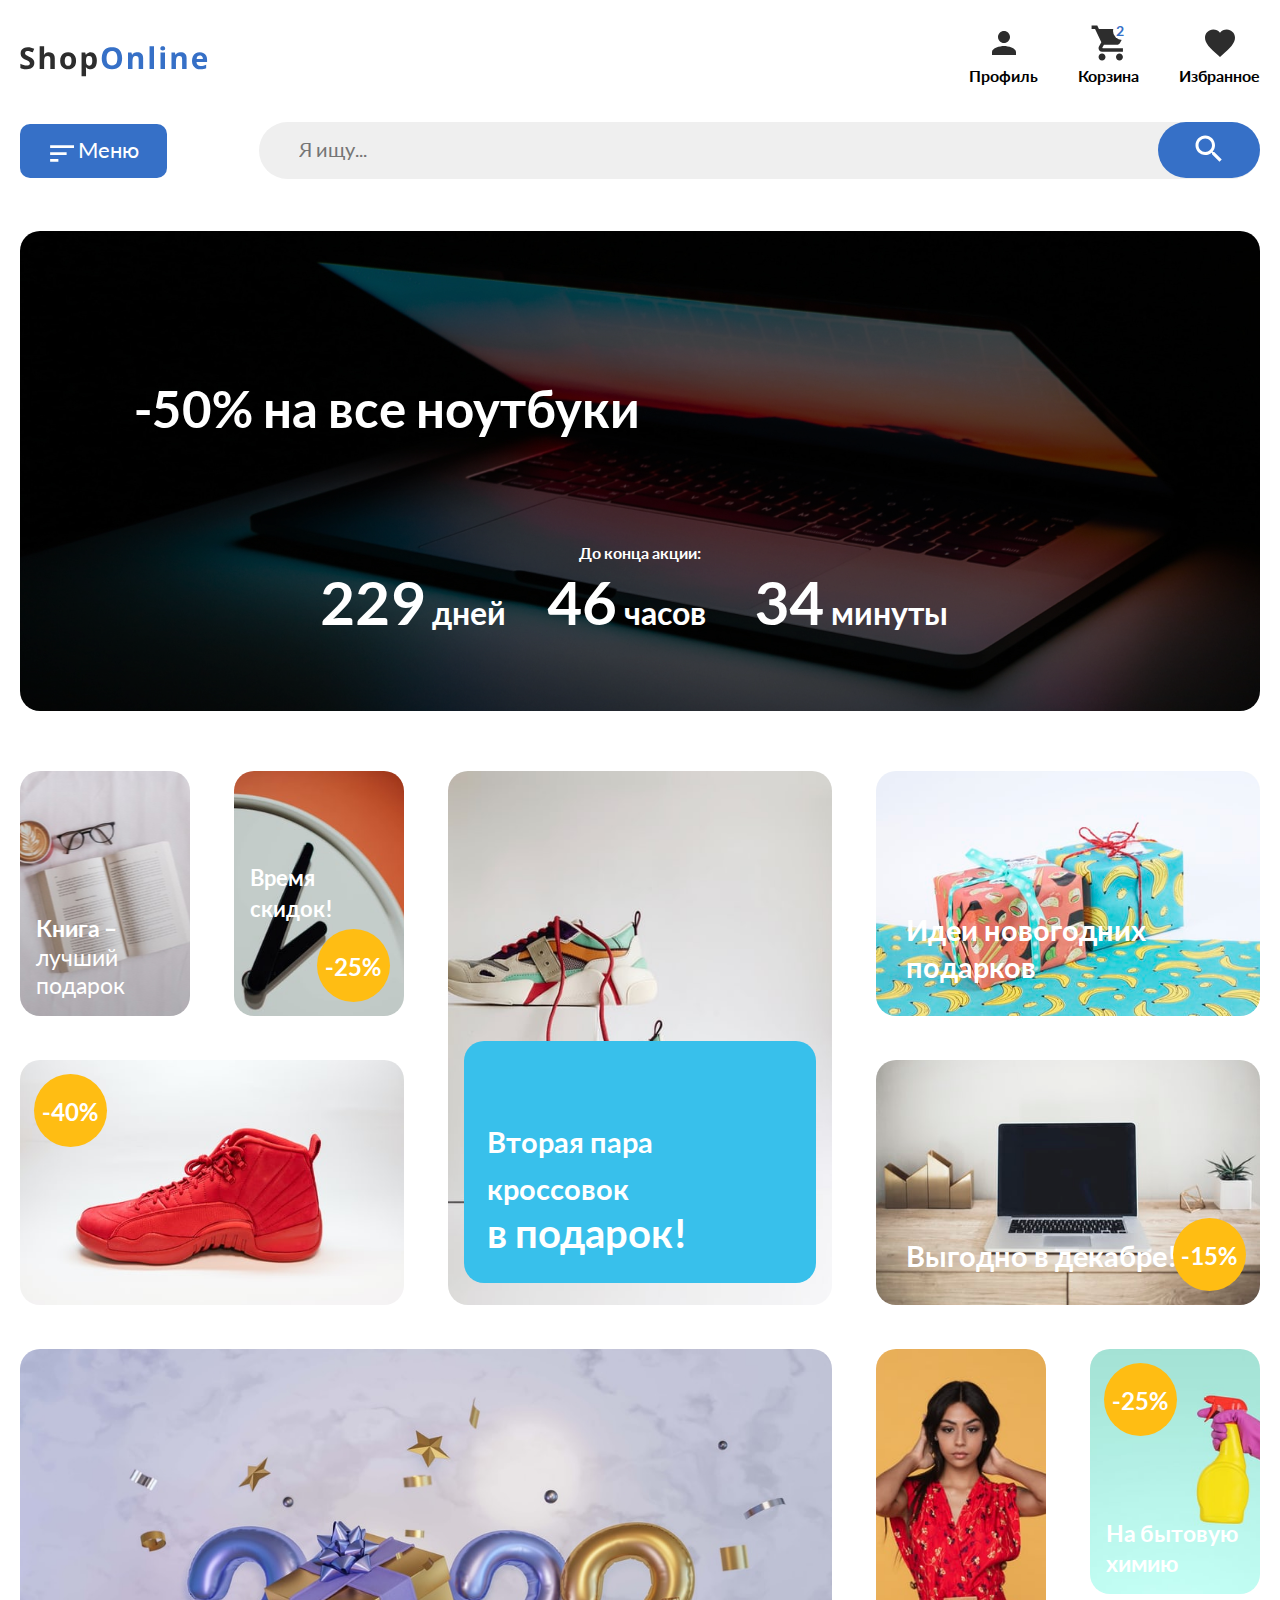
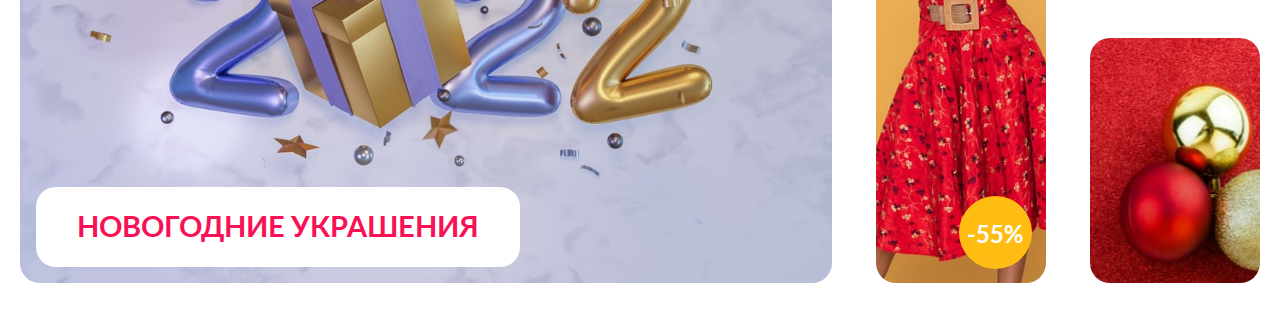
==== commit 605376da: "add counter" ====
--- a/index.html
+++ b/index.html
@@ -71,34 +71,31 @@
         <div class="container">
           <div class="preview__container">
             <h2 class="preview__title">-50% на все ноутбуки</h2>
-            <!-- <div class="timer">
+            <div class="timer">
             <p class="timer__title">
               До конца акции:
             </p>
             <ul class="timer__list">
               <li class="timer__item">
-                <p class="timer__number">3
-                  <span class="timer__text">
-                    дня
-                  </span>
+                <p class="timer__number" data-timer="days">
                 </p>
+                <span class="timer__text timer__text-days">
+                </span>
               </li>
               <li class="timer__item">
-                <p class="timer__number">8
-                  <span class="timer__text">
-                    часов
-                  </span>
+                <p class="timer__number" data-timer="hours">
                 </p>
+                <span class="timer__text timer__text-hours">
+                </span>
               </li>
               <li class="timer__item">
-                <p class="timer__number">43
-                  <span class="timer__text">
-                    минуты
-                  </span>
+                <p class="timer__number" data-timer="minutes">
                 </p>
+                <span class="timer__text timer__text-minutes">
+                </span>
               </li>
             </ul>
-          </div> -->
+          </div>
           </div>
         </div>
       </section>
